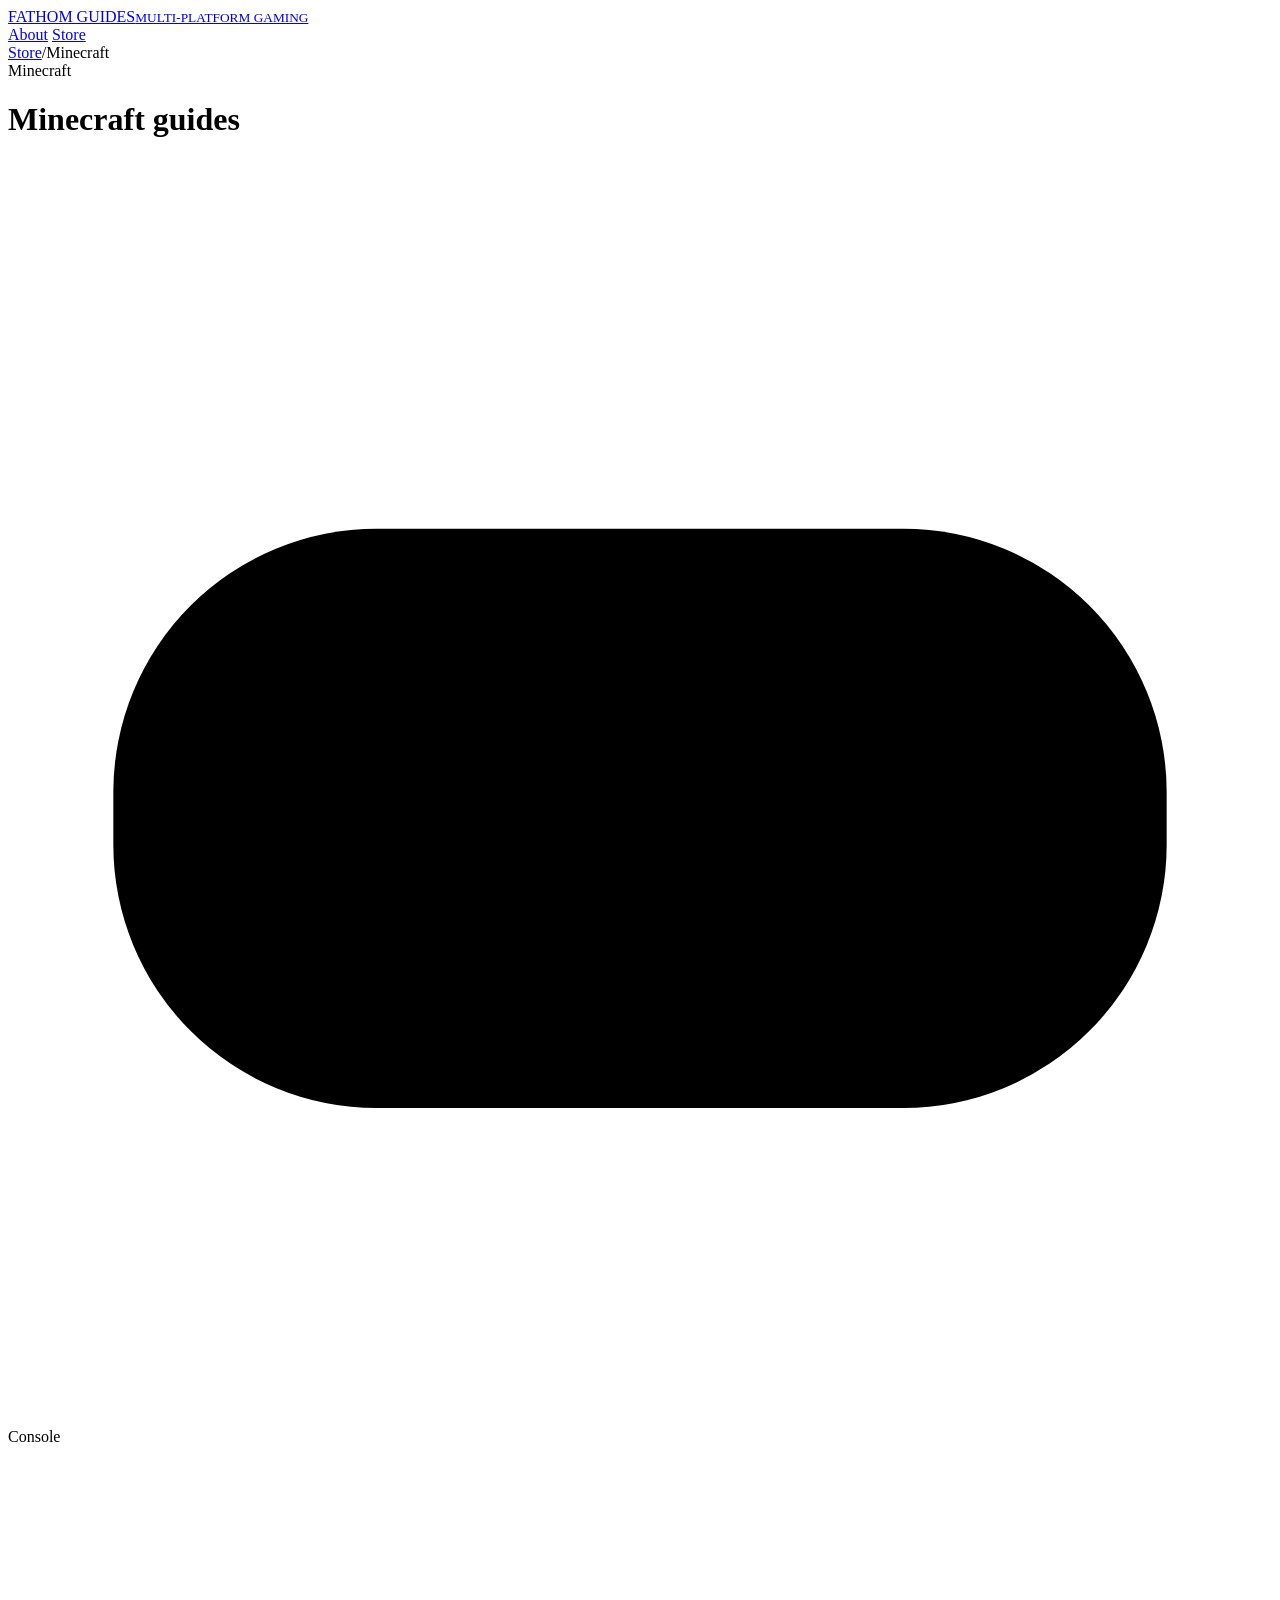
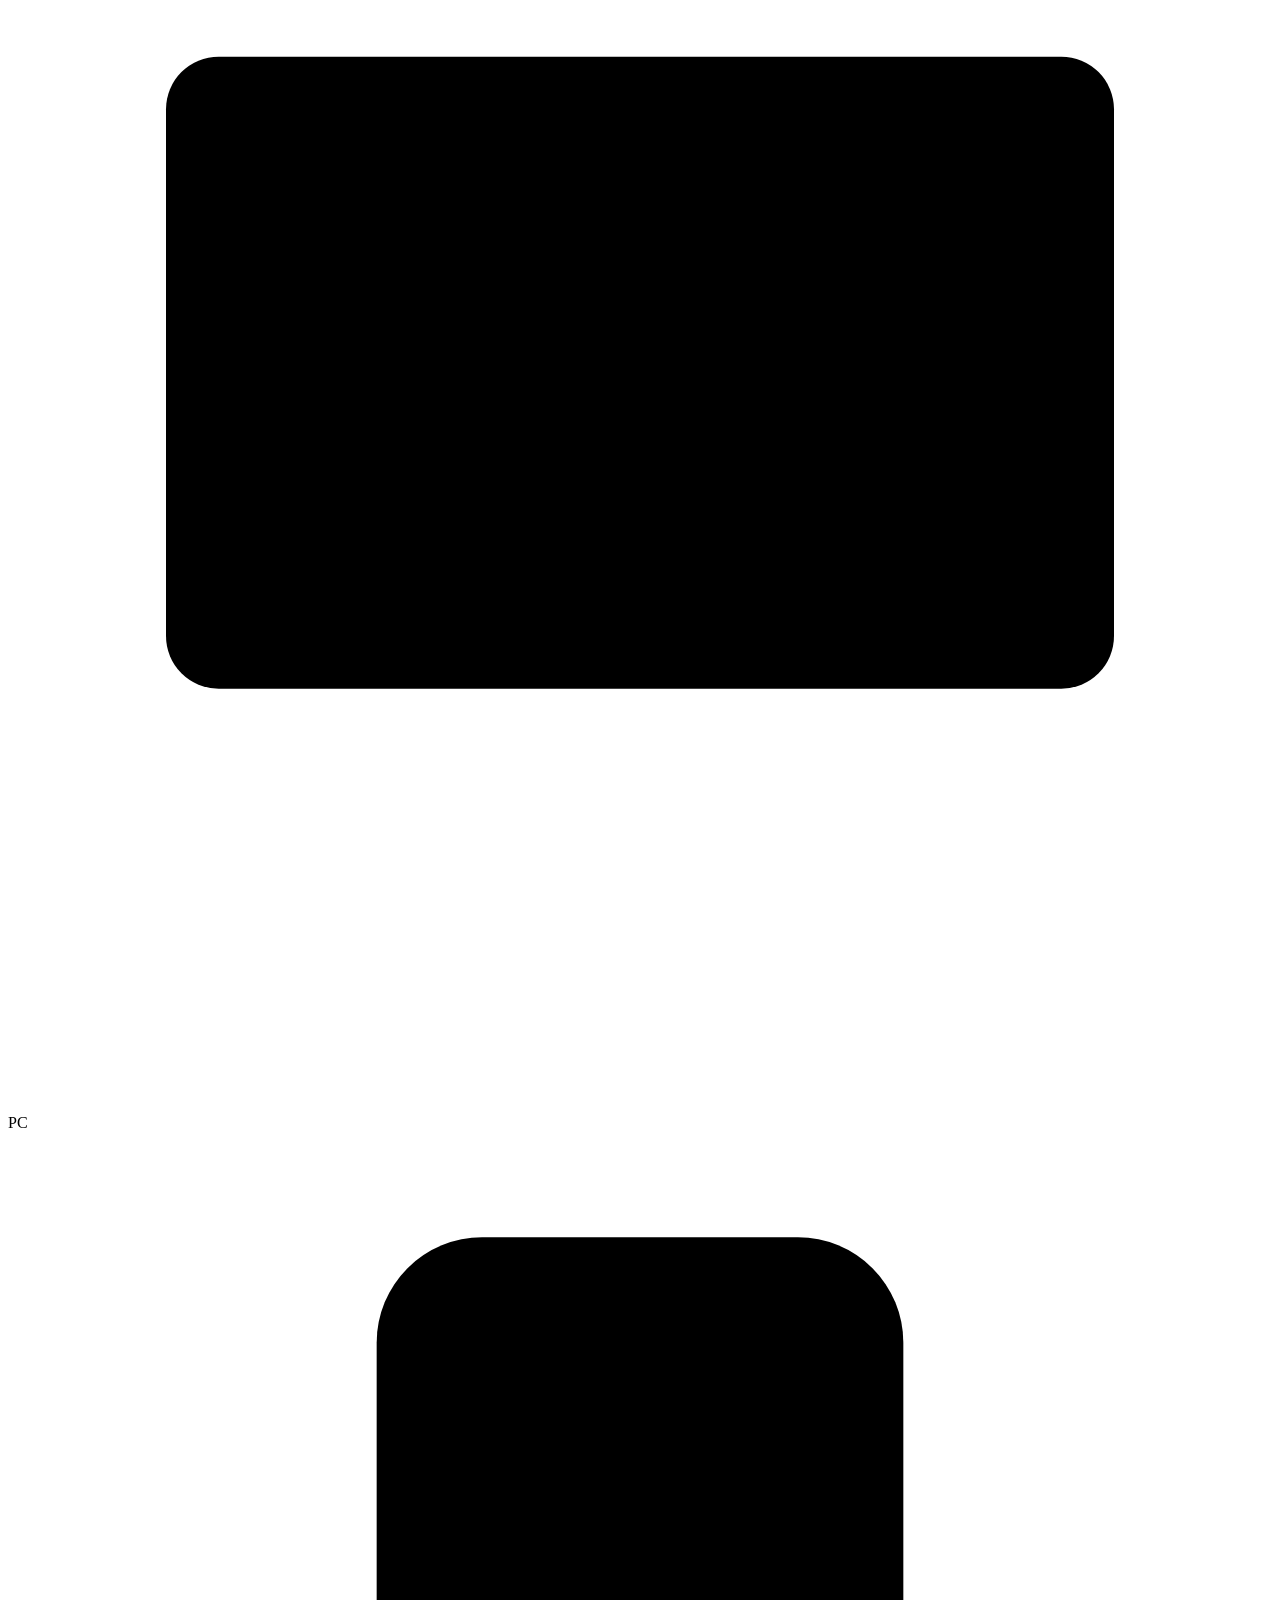
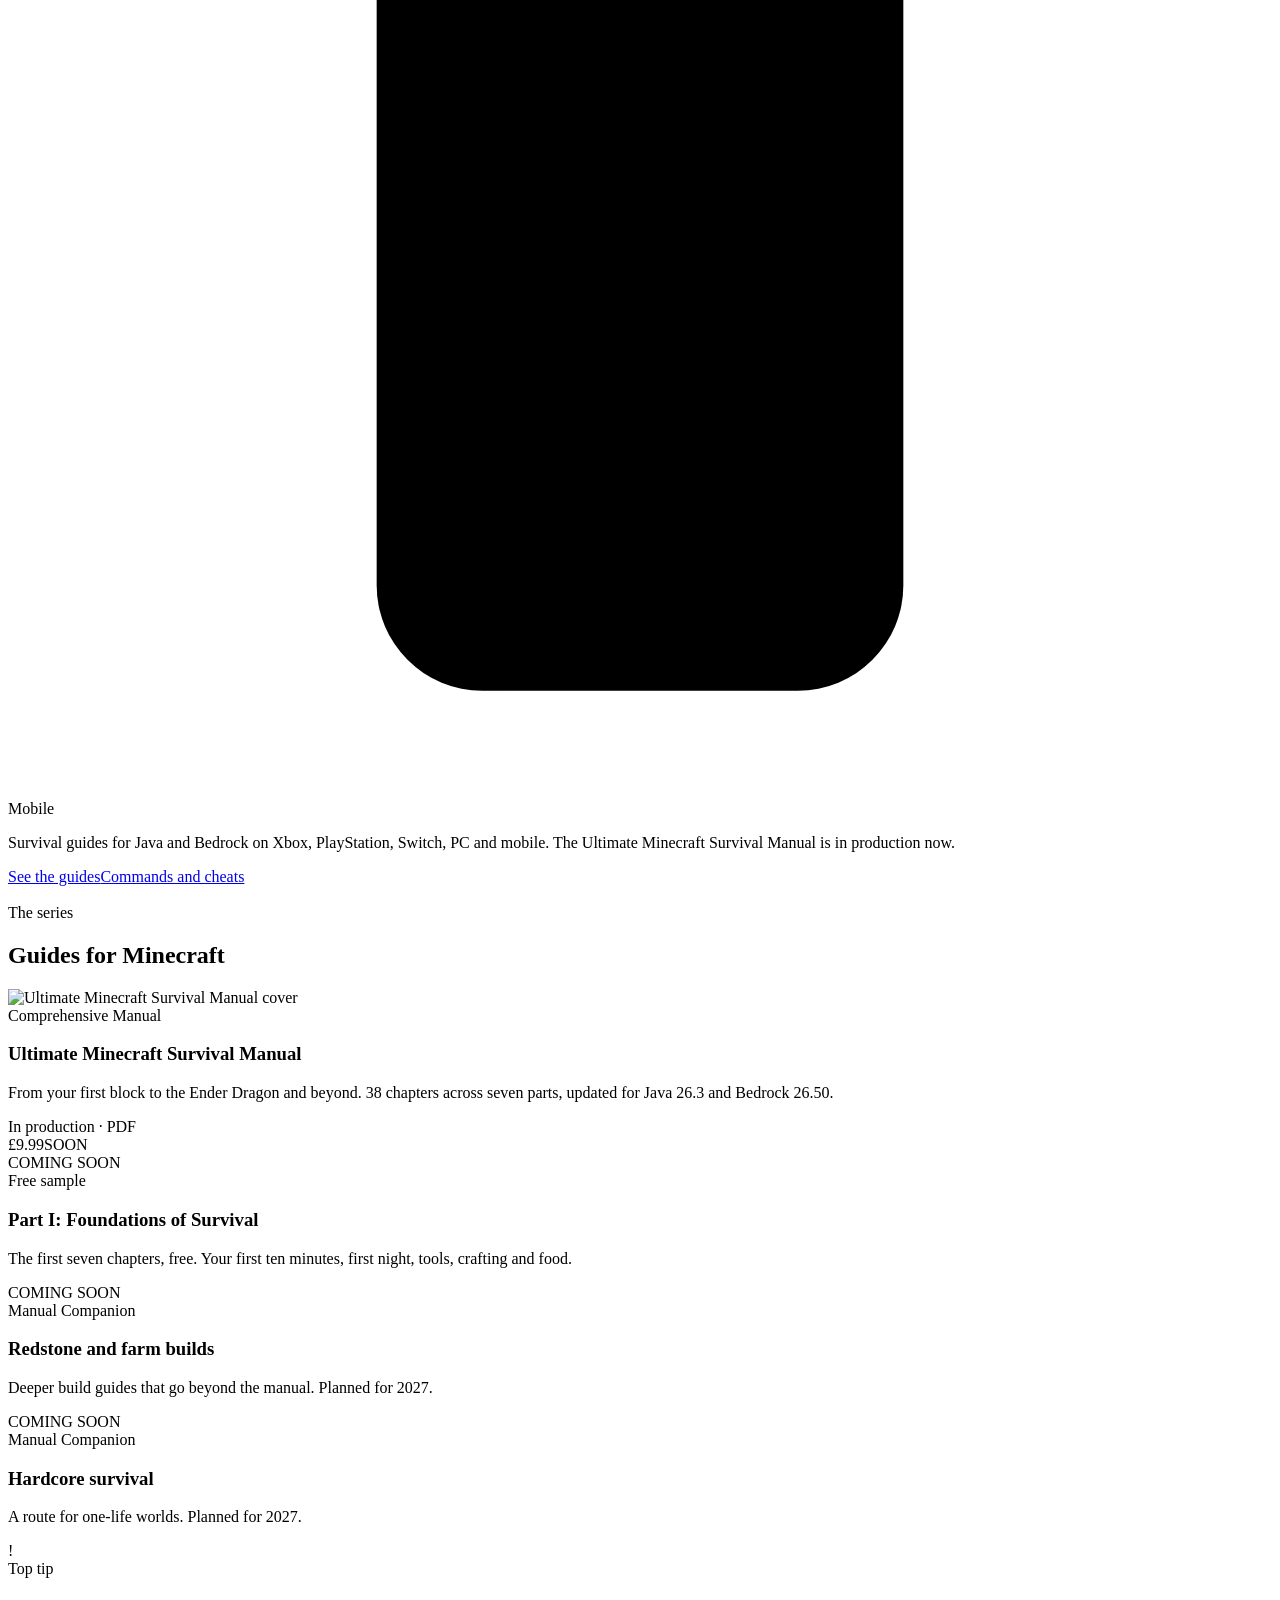
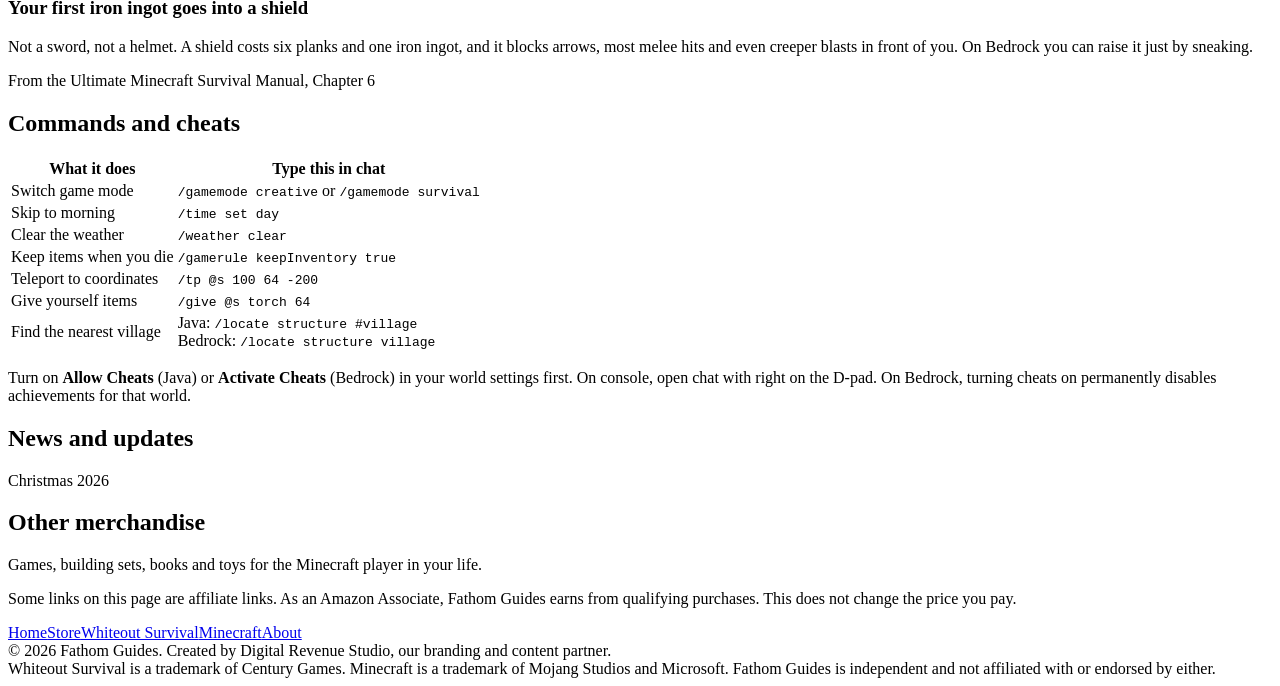
==== minecraft.html @ 98d3f960 "Website v3: home, store, about and game pages" ====
<!doctype html>
<html lang="en-GB"><head><meta charset="utf-8">
<meta name="viewport" content="width=device-width, initial-scale=1, viewport-fit=cover">
<title>Minecraft Guides | Fathom Guides</title><meta name="description" content="The Ultimate Minecraft Survival Manual, Minecraft commands and cheats, news and gift ideas.">
<meta property="og:title" content="Minecraft Guides | Fathom Guides"><meta property="og:description" content="The Ultimate Minecraft Survival Manual, Minecraft commands and cheats, news and gift ideas."><meta property="og:image" content="img/logo.webp">
<link rel="icon" type="image/png" href="img/favicon.png">
<link rel="preconnect" href="https://fonts.googleapis.com"><link rel="preconnect" href="https://fonts.gstatic.com" crossorigin>
<link rel="stylesheet" href="https://fonts.googleapis.com/css2?family=Montserrat:wght@600;700;800&family=Source+Sans+3:ital,wght@0,400;0,600;0,700;1,400&family=JetBrains+Mono:wght@500;700&display=swap">
<link rel="stylesheet" href="assets/style.css"></head>
<body>
<header class="top"><div class="wrap">
<a class="brand" href="index.html"><img src="img/compass.webp" alt=""><span>FATHOM GUIDES<small>MULTI-PLATFORM GAMING</small></span></a>
<nav aria-label="Main"><a class="navlink" href="about.html">About</a>
<a class="btn btn-gold" href="shop.html" aria-current="page">Store</a></nav></div></header>
<main>
<div class="page-hero"><div class="wrap">
<div><nav class="crumb" aria-label="Breadcrumb"><a href="shop.html">Store</a><span aria-hidden="true">/</span><span>Minecraft</span></nav><div class="eyebrow">Minecraft</div><h1>Minecraft guides</h1>
<div class="badges"><span class="badge"><svg viewBox="0 0 24 24"><rect x="2" y="7" width="20" height="11" rx="5"/><path d="M7 11v4M5 13h4"/><path d="M15 12h.01M18 14h.01"/></svg>Console</span><span class="badge"><svg viewBox="0 0 24 24"><rect x="3" y="4" width="18" height="12" rx="1"/><path d="M8 20h8M12 16v4"/></svg>PC</span><span class="badge"><svg viewBox="0 0 24 24"><rect x="7" y="2" width="10" height="20" rx="2"/><path d="M11 18h2"/></svg>Mobile</span></div>
<p>Survival guides for Java and Bedrock on Xbox, PlayStation, Switch, PC and mobile. The Ultimate Minecraft Survival Manual is in production now.</p>
<div class="cta"><a class="btn btn-gold" href="#guides">See the guides</a><a class="btn btn-line" href="#updates">Commands and cheats</a></div></div>
<div class="art"><img src="img/mc-manual.webp" alt=""></div>
</div></div>

<section id="guides"><div class="wrap">
<div class="section-head"><div class="eyebrow">The series</div><h2>Guides for Minecraft</h2></div>
<div class="grid">
<article class="prod"><img src="img/mc-manual.webp" alt="Ultimate Minecraft Survival Manual cover" loading="lazy">
<div class="body"><span class="kind">Comprehensive Manual</span><h3>Ultimate Minecraft Survival Manual</h3>
<p>From your first block to the Ender Dragon and beyond. 38 chapters across seven parts, updated for Java 26.3 and Bedrock 26.50.</p>
<span class="meta">In production · PDF</span>
<div class="row"><span class="price">£9.99</span><span class="status"><i></i>SOON</span></div></div></article>
<article class="prod soon"><div class="ph">COMING SOON</div>
<div class="body"><span class="kind">Free sample</span><h3>Part I: Foundations of Survival</h3><p>The first seven chapters, free. Your first ten minutes, first night, tools, crafting and food.</p></div></article>
<article class="prod soon"><div class="ph">COMING SOON</div>
<div class="body"><span class="kind">Manual Companion</span><h3>Redstone and farm builds</h3><p>Deeper build guides that go beyond the manual. Planned for 2027.</p></div></article>
<article class="prod soon"><div class="ph">COMING SOON</div>
<div class="body"><span class="kind">Manual Companion</span><h3>Hardcore survival</h3><p>A route for one-life worlds. Planned for 2027.</p></div></article>
</div></div></section>

<section class="tip-sec"><div class="wrap"><div class="tip"><div class="ico">!</div><div><div class="eyebrow">Top tip</div>
<h3>Your first iron ingot goes into a shield</h3><p>Not a sword, not a helmet. A shield costs six planks and one iron ingot, and it blocks arrows, most melee hits and even creeper blasts in front of you. On Bedrock you can raise it just by sneaking.</p><p class="src">From the Ultimate Minecraft Survival Manual, Chapter 6</p></div></div></div></section>

<section id="updates" class="alt"><div class="wrap updates">
<div><div class="panel-title"><h2>Commands and cheats</h2></div>
<div class="tablewrap"><table class="cmd"><thead><tr><th>What it does</th><th>Type this in chat</th></tr></thead><tbody><tr><td>Switch game mode</td><td><code>/gamemode creative</code> or <code>/gamemode survival</code></td></tr><tr><td>Skip to morning</td><td><code>/time set day</code></td></tr><tr><td>Clear the weather</td><td><code>/weather clear</code></td></tr><tr><td>Keep items when you die</td><td><code>/gamerule keepInventory true</code></td></tr><tr><td>Teleport to coordinates</td><td><code>/tp @s 100 64 -200</code></td></tr><tr><td>Give yourself items</td><td><code>/give @s torch 64</code></td></tr><tr><td>Find the nearest village</td><td>Java: <code>/locate structure #village</code><br>Bedrock: <code>/locate structure village</code></td></tr></tbody></table></div>
<p class="note">Turn on <strong>Allow Cheats</strong> (Java) or <strong>Activate Cheats</strong> (Bedrock) in your world settings first. On console, open chat with right on the D-pad. On Bedrock, turning cheats on permanently disables achievements for that world.</p></div>
<div><div class="panel-title"><h2>News and updates</h2></div><ul class="news" data-news="mcNews"></ul></div>
</div></section>

<section id="merch"><div class="wrap">
<div class="section-head"><div class="eyebrow">Christmas 2026</div><h2>Other merchandise</h2><p>Games, building sets, books and toys for the Minecraft player in your life.</p></div>
<div class="merch" data-merch="mcMerch"></div><p class="disclose">Some links on this page are affiliate links. As an Amazon Associate, Fathom Guides earns from qualifying purchases. This does not change the price you pay.</p></div></section>
</main><footer><div class="wrap">
<div class="links"><a href="index.html">Home</a><a href="shop.html">Store</a><a href="whiteout-survival.html">Whiteout Survival</a><a href="minecraft.html">Minecraft</a><a href="about.html">About</a></div>
<div>&copy; 2026 Fathom Guides. Created by Digital Revenue Studio, our branding and content partner.</div>
<div>Whiteout Survival is a trademark of Century Games. Minecraft is a trademark of Mojang Studios and Microsoft. Fathom Guides is independent and not affiliated with or endorsed by either.</div>
</div></footer>
<script src="data/updates.js"></script><script src="assets/site.js"></script>
</body></html>
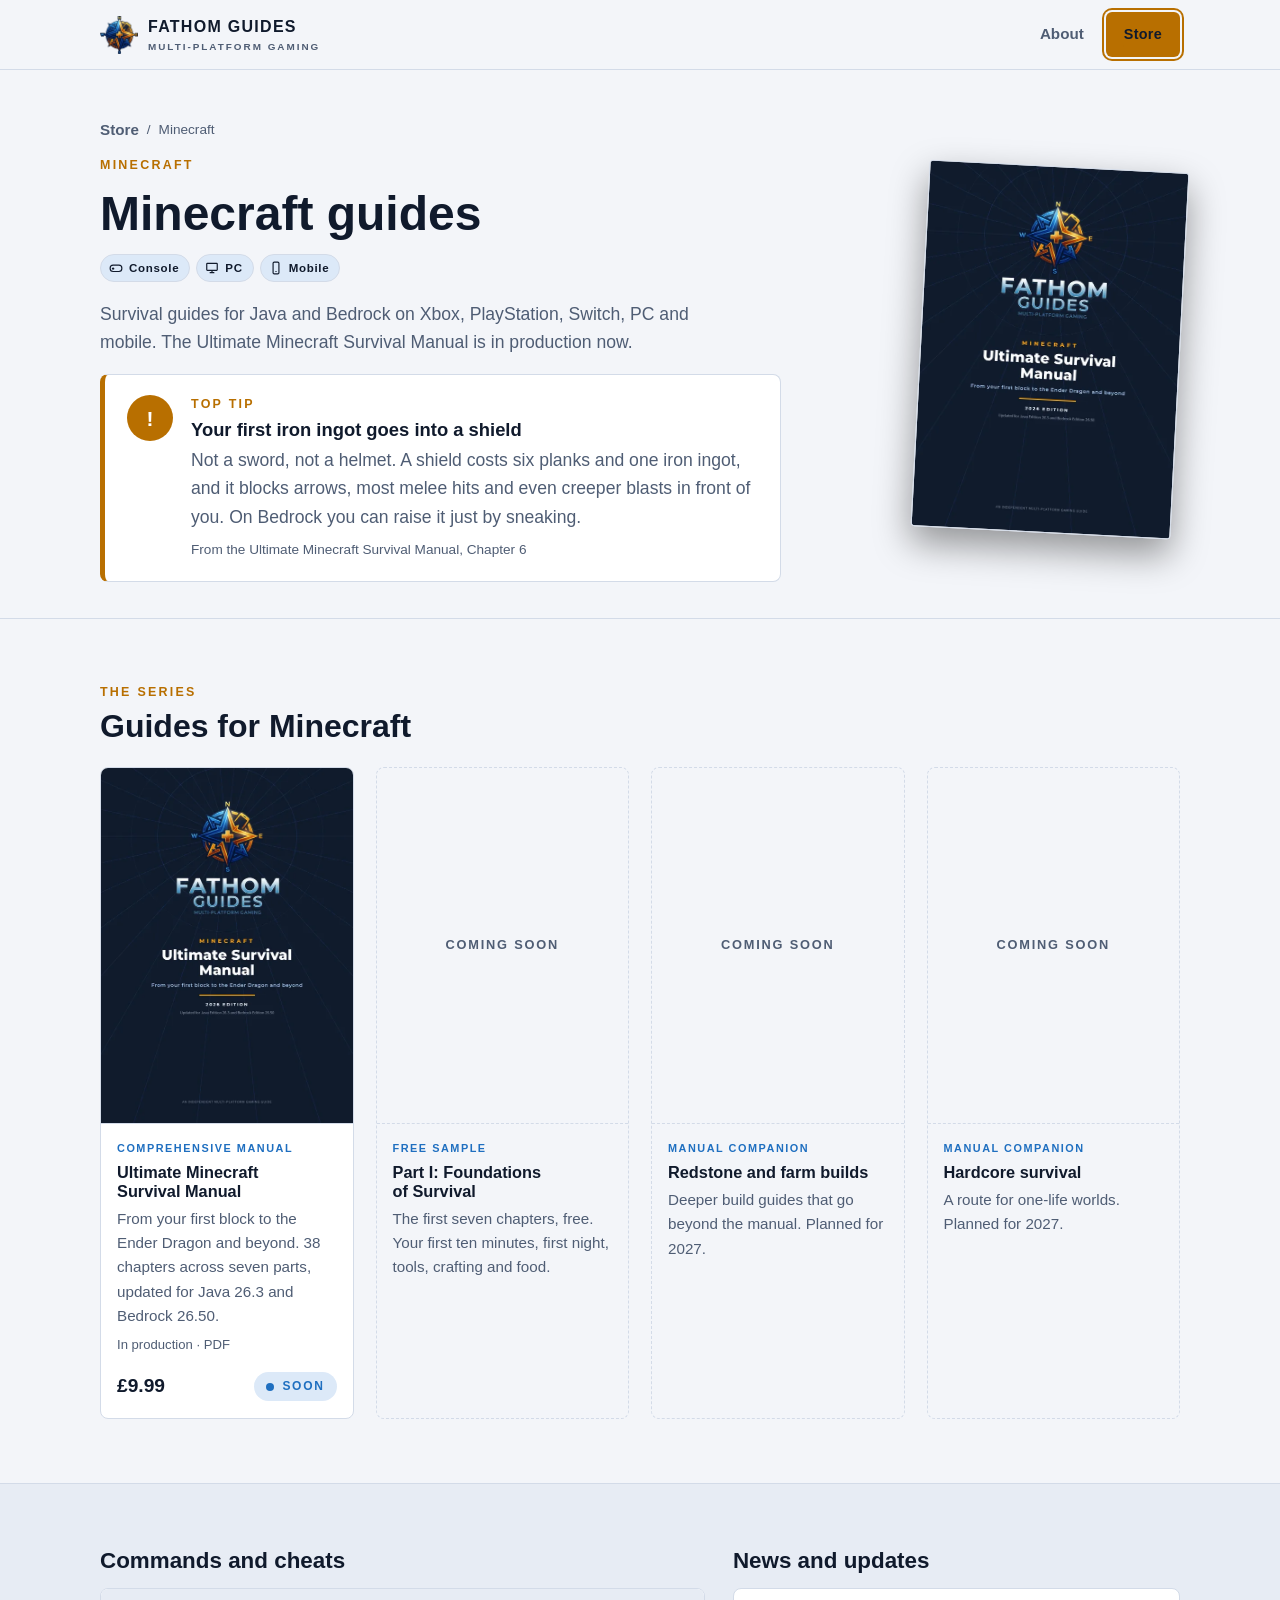
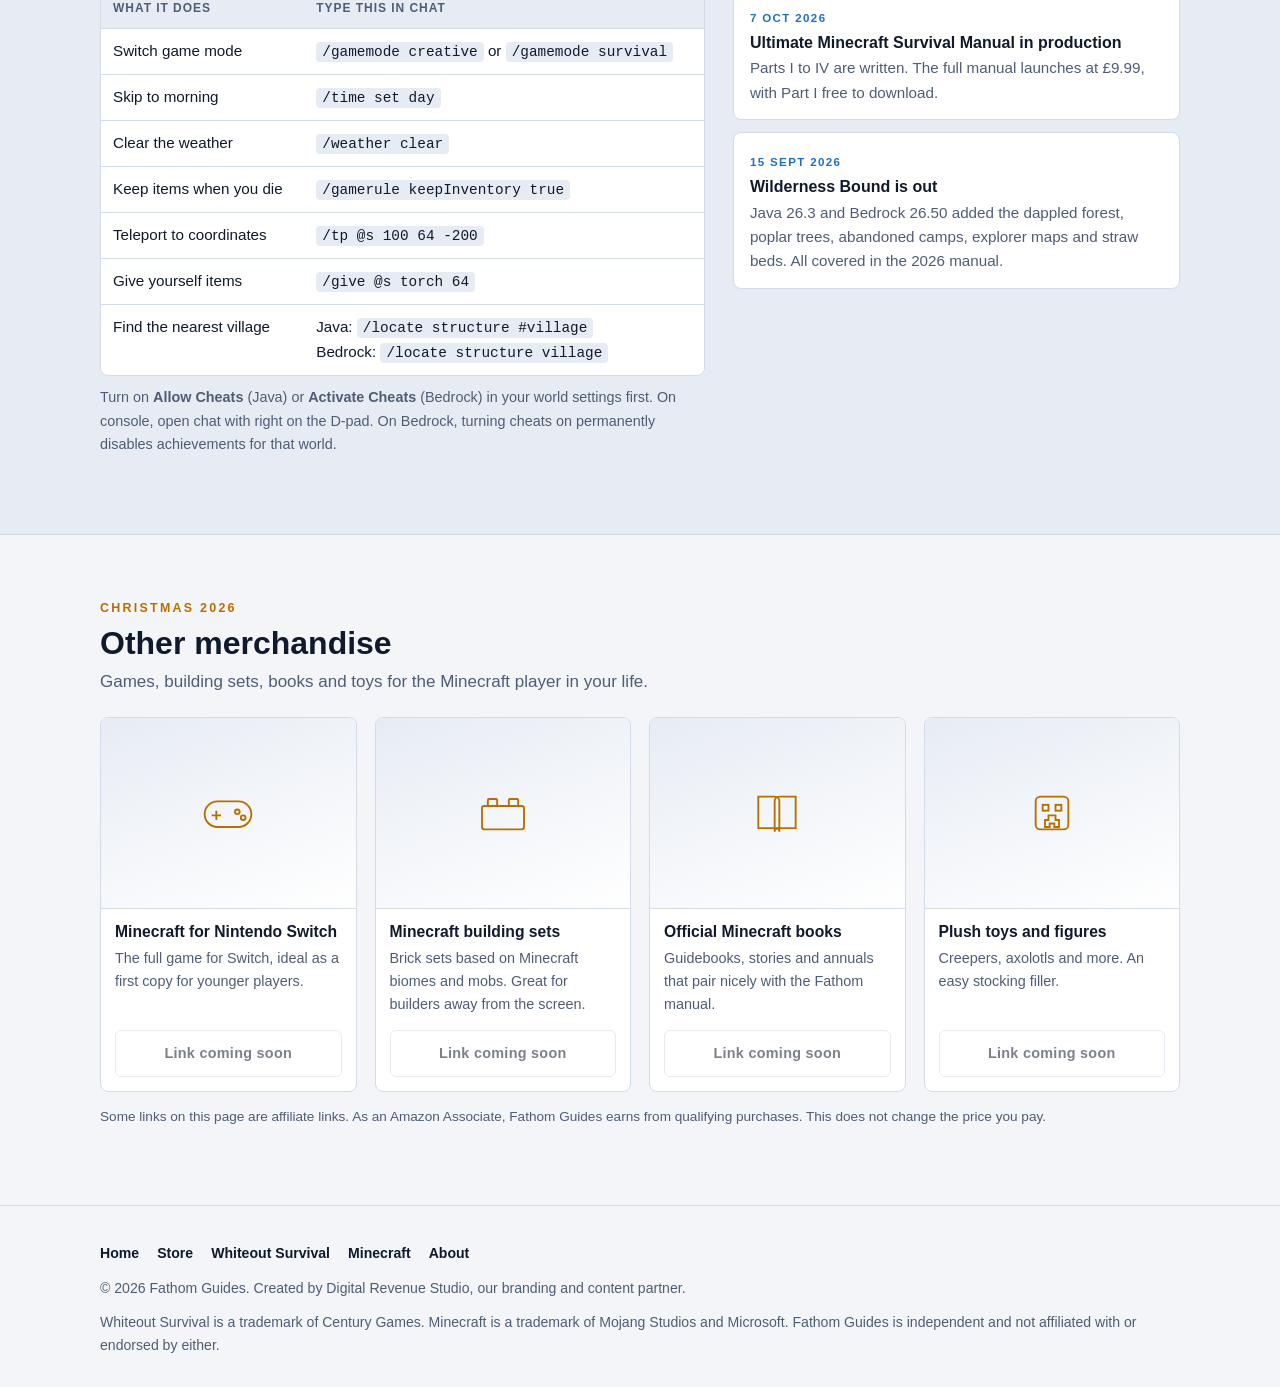
==== commit 28fe4db5: "Single store CTA on home, top tip in game page heroes" ====
--- a/minecraft.html
+++ b/minecraft.html
@@ -17,7 +17,8 @@
 <div><nav class="crumb" aria-label="Breadcrumb"><a href="shop.html">Store</a><span aria-hidden="true">/</span><span>Minecraft</span></nav><div class="eyebrow">Minecraft</div><h1>Minecraft guides</h1>
 <div class="badges"><span class="badge"><svg viewBox="0 0 24 24"><rect x="2" y="7" width="20" height="11" rx="5"/><path d="M7 11v4M5 13h4"/><path d="M15 12h.01M18 14h.01"/></svg>Console</span><span class="badge"><svg viewBox="0 0 24 24"><rect x="3" y="4" width="18" height="12" rx="1"/><path d="M8 20h8M12 16v4"/></svg>PC</span><span class="badge"><svg viewBox="0 0 24 24"><rect x="7" y="2" width="10" height="20" rx="2"/><path d="M11 18h2"/></svg>Mobile</span></div>
 <p>Survival guides for Java and Bedrock on Xbox, PlayStation, Switch, PC and mobile. The Ultimate Minecraft Survival Manual is in production now.</p>
-<div class="cta"><a class="btn btn-gold" href="#guides">See the guides</a><a class="btn btn-line" href="#updates">Commands and cheats</a></div></div>
+<div class="tip hero-tip"><div class="ico">!</div><div><div class="eyebrow">Top tip</div>
+<h3>Your first iron ingot goes into a shield</h3><p>Not a sword, not a helmet. A shield costs six planks and one iron ingot, and it blocks arrows, most melee hits and even creeper blasts in front of you. On Bedrock you can raise it just by sneaking.</p><p class="src">From the Ultimate Minecraft Survival Manual, Chapter 6</p></div></div></div>
 <div class="art"><img src="img/mc-manual.webp" alt=""></div>
 </div></div>
 
@@ -37,8 +38,6 @@
 <div class="body"><span class="kind">Manual Companion</span><h3>Hardcore survival</h3><p>A route for one-life worlds. Planned for 2027.</p></div></article>
 </div></div></section>
 
-<section class="tip-sec"><div class="wrap"><div class="tip"><div class="ico">!</div><div><div class="eyebrow">Top tip</div>
-<h3>Your first iron ingot goes into a shield</h3><p>Not a sword, not a helmet. A shield costs six planks and one iron ingot, and it blocks arrows, most melee hits and even creeper blasts in front of you. On Bedrock you can raise it just by sneaking.</p><p class="src">From the Ultimate Minecraft Survival Manual, Chapter 6</p></div></div></div></section>
 
 <section id="updates" class="alt"><div class="wrap updates">
 <div><div class="panel-title"><h2>Commands and cheats</h2></div>
--- a/assets/style.css
+++ b/assets/style.css
@@ -0,0 +1,259 @@
+
+/* Layout: dark navy storefront, centred 1120px column, hero with fanned covers, series grid, manual teaser, about strip */
+:root{
+  --bg:#0d1626; --bg-2:#131f35; --card:#18263f; --line:#26385a;
+  --fg:#eef2f8; --muted:#a3b2c9; --gold:#f0a21a; --blue:#4d9be6; --blue-soft:#1d3456;
+  --on-gold:#101a2c;
+  --font-display:"Montserrat","Segoe UI",Arial,sans-serif;
+  --font-body:"Source Sans 3","Segoe UI",Arial,sans-serif;
+  color-scheme:dark;
+}
+@media (prefers-color-scheme: light){:root:not([data-theme="dark"]){
+  --bg:#f3f5f9; --bg-2:#e7ecf4; --card:#ffffff; --line:#d3dbe8;
+  --fg:#101a2c; --muted:#4f5d74; --gold:#b86f00; --blue:#1f6fc0; --blue-soft:#dce9f8;
+  --on-gold:#ffffff; color-scheme:light}}
+:root[data-theme="light"]{
+  --bg:#f3f5f9; --bg-2:#e7ecf4; --card:#ffffff; --line:#d3dbe8;
+  --fg:#101a2c; --muted:#4f5d74; --gold:#b86f00; --blue:#1f6fc0; --blue-soft:#dce9f8;
+  --on-gold:#ffffff; color-scheme:light}
+*{box-sizing:border-box}
+html{scroll-behavior:smooth}
+@media (prefers-reduced-motion: reduce){html{scroll-behavior:auto}*{transition:none!important;animation:none!important}}
+body{margin:0;background:var(--bg);color:var(--fg);font-family:var(--font-body);font-size:1.0625rem;line-height:1.6}
+a{color:var(--blue)}
+a:focus-visible,button:focus-visible{outline:3px solid var(--gold);outline-offset:3px;border-radius:4px}
+img{max-width:100%;display:block}
+.wrap{max-width:1120px;margin:0 auto;padding-inline:20px}
+h1,h2,h3{font-family:var(--font-display);line-height:1.15;text-wrap:balance;margin:0}
+.eyebrow{font-family:var(--font-display);font-weight:700;font-size:.78rem;letter-spacing:.18em;text-transform:uppercase;color:var(--gold)}
+
+/* header */
+.top{position:sticky;top:env(safe-area-inset-top,0px);z-index:10;background:color-mix(in srgb,var(--bg) 88%,transparent);backdrop-filter:blur(8px);border-bottom:1px solid var(--line)}
+.top .wrap{display:flex;align-items:center;justify-content:space-between;gap:16px;padding-block:12px}
+.brand{display:flex;align-items:center;gap:10px;text-decoration:none;color:var(--fg)}
+.brand img{width:38px;height:38px}
+.brand span{font-family:var(--font-display);font-weight:800;letter-spacing:.08em;font-size:1rem}
+.brand small{display:block;font-weight:600;font-size:.62rem;letter-spacing:.2em;color:var(--muted)}
+nav{display:flex;align-items:center;gap:22px}
+nav a{color:var(--muted);text-decoration:none;font-weight:600;font-size:.95rem}
+nav a:hover{color:var(--fg)}
+.btn{display:inline-flex;align-items:center;justify-content:center;gap:8px;font-family:var(--font-display);font-weight:700;font-size:.9rem;letter-spacing:.02em;text-decoration:none;border-radius:6px;padding:11px 18px;transition:transform .15s ease,background .15s ease}
+.btn:hover{transform:translateY(-1px)}
+.btn-gold{background:var(--gold);color:var(--on-gold)}
+.btn-line{border:1.5px solid var(--line);color:var(--fg)}
+.btn-line:hover{border-color:var(--blue)}
+@media (max-width:760px){nav a.navlink{display:none}}
+
+/* hero */
+.hero{padding-block:64px 56px;position:relative;overflow:hidden}
+.hero .wrap{display:grid;grid-template-columns:1.05fr .95fr;gap:40px;align-items:center}
+.hero h1{font-size:clamp(2.2rem,5vw,3.6rem);font-weight:800;margin:14px 0 18px}
+.hero h1 em{font-style:normal;color:var(--gold)}
+.hero p.lead{color:var(--muted);font-size:1.15rem;max-width:34em;margin:0 0 26px}
+.cta{display:flex;flex-wrap:wrap;gap:12px}
+.facts{display:flex;flex-wrap:wrap;gap:8px 22px;margin-top:28px;color:var(--muted);font-size:.92rem}
+.facts b{color:var(--fg);font-family:var(--font-display)}
+.fan{position:relative;height:420px}
+.fan img{position:absolute;width:52%;border-radius:4px;box-shadow:0 18px 40px rgba(0,0,0,.45);border:1px solid var(--line)}
+.fan img:nth-child(1){left:2%;top:40px;transform:rotate(-9deg);z-index:4}
+.fan img:nth-child(2){left:16%;top:14px;transform:rotate(-3deg);z-index:3}
+.fan img:nth-child(3){left:31%;top:6px;transform:rotate(3deg);z-index:2}
+.fan img:nth-child(4){left:46%;top:24px;transform:rotate(9deg);z-index:1}
+.bearing{position:absolute;inset:auto -120px -260px auto;width:620px;opacity:.07;pointer-events:none}
+@media (max-width:860px){.hero .wrap{grid-template-columns:1fr}.fan{height:300px;max-width:420px}}
+
+/* sections */
+section{padding-block:64px}
+.alt{background:var(--bg-2);border-block:1px solid var(--line)}
+.head{display:flex;justify-content:space-between;align-items:end;gap:20px;flex-wrap:wrap;margin-bottom:28px}
+.head h2{font-size:clamp(1.7rem,3.4vw,2.4rem);font-weight:800;margin-top:8px}
+.head p{color:var(--muted);max-width:36em;margin:8px 0 0}
+
+/* principles */
+.principles{display:grid;grid-template-columns:repeat(3,1fr);gap:28px}
+.principles div{min-width:0}
+.principles h3{font-size:1.1rem;margin:10px 0 6px}
+.principles p{color:var(--muted);margin:0}
+.principles svg{width:34px;height:34px}
+@media (max-width:760px){.principles{grid-template-columns:1fr}}
+
+/* bundle */
+.bundle{display:grid;grid-template-columns:auto 1fr auto;gap:28px;align-items:center;background:var(--card);border:1px solid var(--gold);border-radius:10px;padding:22px 26px;margin-bottom:26px}
+.bundle .covers{display:flex}
+.bundle .covers img{width:64px;border-radius:3px;border:1px solid var(--line);box-shadow:0 6px 14px rgba(0,0,0,.35)}
+.bundle .covers img+img{margin-left:-26px}
+.bundle h3{font-size:1.35rem}
+.bundle p{margin:6px 0 0;color:var(--muted)}
+.price{font-family:var(--font-display);font-weight:800;font-size:1.6rem;font-variant-numeric:tabular-nums}
+.price s{font-size:.95rem;color:var(--muted);font-weight:600;margin-left:6px}
+.save{display:inline-block;background:var(--gold);color:var(--on-gold);font-family:var(--font-display);font-weight:700;font-size:.7rem;letter-spacing:.12em;border-radius:3px;padding:2px 7px;margin-bottom:6px}
+.bundle .buy{text-align:right;display:grid;gap:10px;justify-items:end}
+@media (max-width:760px){.bundle{grid-template-columns:1fr}.bundle .buy{justify-items:start;text-align:left}}
+
+/* products */
+.grid{display:grid;grid-template-columns:repeat(4,1fr);gap:22px}
+.prod{display:flex;flex-direction:column;background:var(--card);border:1px solid var(--line);border-radius:8px;overflow:hidden;min-width:0}
+.prod img{aspect-ratio:210/297;object-fit:cover;width:100%;border-bottom:1px solid var(--line)}
+.prod .body{display:flex;flex-direction:column;gap:6px;padding:16px;flex:1}
+.prod .kind{font-family:var(--font-display);font-weight:700;font-size:.68rem;letter-spacing:.14em;color:var(--blue);text-transform:uppercase}
+.prod h3{font-size:1.02rem}
+.prod p{color:var(--muted);font-size:.95rem;margin:0;flex:1}
+.prod .row{display:flex;justify-content:space-between;align-items:center;gap:10px;margin-top:10px}
+.prod .row .price{font-size:1.2rem}
+.prod .meta{font-size:.82rem;color:var(--muted)}
+@media (max-width:980px){.grid{grid-template-columns:repeat(2,1fr)}}
+@media (max-width:480px){.grid{grid-template-columns:1fr}}
+
+/* manual */
+.manual{display:grid;grid-template-columns:.8fr 1.2fr;gap:44px;align-items:center}
+.manual .pics{position:relative;min-height:380px}
+.manual .pics img{position:absolute;border-radius:4px;border:1px solid var(--line);box-shadow:0 16px 36px rgba(0,0,0,.4)}
+.manual .pics img:first-child{width:62%;left:0;top:0}
+.manual .pics img:last-child{width:56%;right:0;top:110px}
+.status{display:inline-flex;gap:8px;align-items:center;font-family:var(--font-display);font-weight:700;font-size:.75rem;letter-spacing:.14em;color:var(--blue);background:var(--blue-soft);border-radius:20px;padding:5px 12px}
+.status i{width:8px;height:8px;border-radius:50%;background:var(--blue)}
+.manual h2{font-size:clamp(1.7rem,3.4vw,2.4rem);font-weight:800;margin:14px 0 10px}
+.manual p{color:var(--muted);margin:0 0 16px}
+.parts{list-style:none;padding:0;margin:18px 0 22px;display:grid;grid-template-columns:1fr 1fr;gap:8px 20px}
+.parts li{display:flex;gap:10px;font-size:.95rem;border-bottom:1px solid var(--line);padding-bottom:7px}
+.parts b{font-family:var(--font-display);color:var(--gold);min-width:2.2em}
+@media (max-width:860px){.manual{grid-template-columns:1fr}.manual .pics{min-height:300px;max-width:420px}}
+@media (max-width:480px){.parts{grid-template-columns:1fr}}
+
+/* about */
+.about{display:grid;grid-template-columns:1fr 1fr;gap:40px}
+.about p{color:var(--muted);margin:0 0 14px}
+.partner{border:1px solid var(--line);border-radius:8px;padding:20px 22px;background:var(--card)}
+.partner .eyebrow{color:var(--blue)}
+.partner p{margin:8px 0 0}
+@media (max-width:760px){.about{grid-template-columns:1fr}}
+
+footer{padding-block:36px;border-top:1px solid var(--line);color:var(--muted);font-size:.88rem}
+footer .wrap{display:grid;gap:12px}
+footer .links{display:flex;gap:18px;flex-wrap:wrap}
+footer a{color:var(--fg);text-decoration:none;font-weight:600}
+
+/* ---------- multi-page additions ---------- */
+:root{--ice:#7fd0ff;--ok:#3fbf7f;--warn:#e0a020;--font-mono:"JetBrains Mono","Consolas",monospace}
+nav a[aria-current="page"]{color:var(--fg);text-decoration:underline;text-decoration-color:var(--gold);text-underline-offset:6px;text-decoration-thickness:2px}
+.page-hero{padding-block:48px 36px;border-bottom:1px solid var(--line);position:relative;overflow:hidden}
+.page-hero .wrap{display:grid;grid-template-columns:1.3fr .7fr;gap:32px;align-items:center}
+.page-hero h1{font-size:clamp(2rem,4.4vw,3rem);font-weight:800;margin:10px 0 12px}
+.page-hero p{color:var(--muted);font-size:1.1rem;max-width:36em;margin:0 0 18px}
+.page-hero .badges{margin-bottom:18px}
+@media (max-width:760px){.page-hero .wrap{grid-template-columns:1fr}.page-hero .art{display:none}}
+.page-hero .art img{max-width:260px;margin-left:auto;border-radius:4px;border:1px solid var(--line);box-shadow:0 16px 36px rgba(0,0,0,.4);transform:rotate(3deg)}
+
+/* platform badges */
+.badges{display:flex;flex-wrap:wrap;gap:6px}
+.badge{display:inline-flex;align-items:center;gap:6px;font-family:var(--font-display);font-weight:700;font-size:.72rem;letter-spacing:.06em;color:var(--fg);background:var(--blue-soft);border:1px solid var(--line);border-radius:20px;padding:4px 10px 4px 8px}
+.badge svg{width:14px;height:14px;fill:none;stroke:currentColor;stroke-width:2}
+
+/* game cards (landing) */
+.games{display:grid;grid-template-columns:repeat(3,1fr);gap:22px}
+.game{display:flex;flex-direction:column;background:var(--card);border:1px solid var(--line);border-radius:10px;overflow:hidden;text-decoration:none;color:var(--fg);min-width:0;transition:transform .15s ease,border-color .15s ease}
+a.game:hover{transform:translateY(-3px);border-color:var(--gold)}
+.game .shot{position:relative;aspect-ratio:16/10;background:var(--bg-2);display:flex;align-items:flex-end;justify-content:center;overflow:hidden;border-bottom:1px solid var(--line)}
+.game .shot img{width:46%;margin-bottom:-18%;border-radius:3px;box-shadow:0 10px 24px rgba(0,0,0,.45);transform:rotate(-4deg)}
+.game .shot img+img{margin-left:-20%;transform:rotate(5deg)}
+.game .body{padding:18px;display:flex;flex-direction:column;gap:10px;flex:1}
+.game h3{font-size:1.3rem}
+.game p{color:var(--muted);margin:0;flex:1;font-size:.98rem}
+.game .foot{display:flex;justify-content:space-between;align-items:center;gap:10px;font-family:var(--font-display);font-weight:700;font-size:.85rem}
+.game .foot .go{color:var(--gold)}
+.game.soon{border-style:dashed;background:transparent}
+.game.soon .shot{background:repeating-linear-gradient(135deg,var(--bg-2) 0 14px,var(--bg) 14px 28px);align-items:center}
+.game.soon .shot img{width:72px;margin:0;transform:none;box-shadow:none;opacity:.6}
+@media (max-width:900px){.games{grid-template-columns:1fr 1fr}}
+@media (max-width:560px){.games{grid-template-columns:1fr}}
+
+/* top tip */
+.tip{display:grid;grid-template-columns:auto 1fr;gap:18px;align-items:start;background:var(--card);border:1px solid var(--line);border-left:5px solid var(--gold);border-radius:8px;padding:20px 22px}
+.tip .ico{width:46px;height:46px;border-radius:50%;background:var(--gold);color:var(--on-gold);display:grid;place-items:center;font-family:var(--font-display);font-weight:800;font-size:1.3rem}
+.tip h3{font-size:1.15rem;margin:4px 0 6px}
+.tip p{margin:0;color:var(--muted)}
+.tip .src{margin-top:8px;font-size:.85rem}
+
+/* two-column update area */
+.updates{display:grid;grid-template-columns:1.15fr .85fr;gap:28px;align-items:start}
+.updates>div{min-width:0}
+@media (max-width:900px){.updates{grid-template-columns:1fr}}
+.panel-title{display:flex;align-items:center;justify-content:space-between;gap:10px;margin-bottom:14px}
+.panel-title h2{font-size:1.4rem;font-weight:800}
+.live{display:inline-flex;align-items:center;gap:7px;font-family:var(--font-display);font-weight:700;font-size:.7rem;letter-spacing:.14em;color:var(--ok)}
+.live i{width:8px;height:8px;border-radius:50%;background:var(--ok);box-shadow:0 0 0 0 var(--ok);animation:pulse 2s infinite}
+@keyframes pulse{0%{box-shadow:0 0 0 0 color-mix(in srgb,var(--ok) 60%,transparent)}70%{box-shadow:0 0 0 8px transparent}100%{box-shadow:0 0 0 0 transparent}}
+
+/* gift code carousel */
+.carousel{position:relative;border-radius:12px;overflow:hidden;border:1px solid var(--line);background:#0a1a2e}
+.track{display:flex;transition:transform .45s ease}
+.slide{flex:0 0 100%;min-width:0;position:relative;padding:28px 56px 40px;color:#eef6ff;background:
+  radial-gradient(120% 90% at 85% 0%,rgba(127,208,255,.35),transparent 60%),
+  radial-gradient(90% 80% at 0% 100%,rgba(240,162,26,.18),transparent 60%),
+  linear-gradient(160deg,#0f2a48,#0a1628 70%)}
+.slide:before{content:"";position:absolute;inset:0;background-image:radial-gradient(rgba(255,255,255,.55) 1px,transparent 1.5px);background-size:22px 22px;opacity:.12;pointer-events:none}
+.slide .k{font-family:var(--font-display);font-weight:700;font-size:.7rem;letter-spacing:.2em;color:#9fd8ff;display:flex;gap:10px;align-items:center}
+.slide .k .tag{background:rgba(255,255,255,.12);border-radius:3px;padding:2px 7px;color:#fff;letter-spacing:.1em}
+.slide .k .tag.sample{background:#e0a020;color:#101a2c}
+.slide .code{font-family:var(--font-mono);font-weight:700;font-size:clamp(1.7rem,5vw,2.6rem);letter-spacing:.08em;margin:12px 0 6px;word-break:break-all;color:#fff;text-shadow:0 2px 18px rgba(127,208,255,.45)}
+.slide .rew{color:#cfe6ff;margin:0 0 16px;font-size:1rem}
+.slide .row{display:flex;flex-wrap:wrap;gap:10px;align-items:center;justify-content:space-between}
+.slide .exp{font-size:.88rem;color:#9fb8d6}
+.copy{font-family:var(--font-display);font-weight:700;font-size:.85rem;border:0;border-radius:6px;padding:10px 16px;background:#f0a21a;color:#101a2c;cursor:pointer}
+.copy.done{background:#3fbf7f}
+.cnav{position:absolute;top:50%;transform:translateY(-50%);width:36px;height:36px;border-radius:50%;border:1px solid rgba(255,255,255,.25);background:rgba(10,22,40,.6);color:#fff;font-size:1.1rem;cursor:pointer;display:grid;place-items:center}
+.cnav.prev{left:8px}.cnav.next{right:8px}
+.dots{display:flex;gap:6px;justify-content:center;padding:12px;background:#0a1628}
+.dots button{width:8px;height:8px;border-radius:50%;border:0;background:rgba(255,255,255,.3);padding:0;cursor:pointer}
+.dots button[aria-current="true"]{background:#f0a21a;width:22px;border-radius:4px}
+.empty{padding:34px 24px;text-align:center;color:#9fb8d6}
+.redeem{margin-top:14px;font-size:.92rem;color:var(--muted)}
+.redeem ol{margin:6px 0 0;padding-left:20px}
+
+/* news */
+.news{list-style:none;margin:0;padding:0;display:grid;gap:12px}
+.news li{background:var(--card);border:1px solid var(--line);border-radius:8px;padding:14px 16px}
+.news time{font-family:var(--font-display);font-weight:700;font-size:.72rem;letter-spacing:.12em;color:var(--blue);text-transform:uppercase}
+.news h3{font-size:1rem;margin:4px 0 4px}
+.news p{margin:0;color:var(--muted);font-size:.95rem}
+
+/* commands table */
+.tablewrap{overflow-x:auto;border:1px solid var(--line);border-radius:8px}
+table.cmd{width:100%;border-collapse:collapse;font-size:.95rem;background:var(--card)}
+table.cmd th{background:var(--bg-2);text-align:left;font-family:var(--font-display);font-size:.75rem;letter-spacing:.08em;text-transform:uppercase;color:var(--muted);padding:10px 12px}
+table.cmd td{padding:10px 12px;border-top:1px solid var(--line);vertical-align:top}
+table.cmd code{font-family:var(--font-mono);font-size:.9rem;background:var(--bg-2);padding:2px 6px;border-radius:4px;white-space:nowrap}
+.note{font-size:.9rem;color:var(--muted);margin-top:10px}
+
+/* merch */
+.merch{display:grid;grid-template-columns:repeat(4,1fr);gap:18px}
+.item{display:flex;flex-direction:column;background:var(--card);border:1px solid var(--line);border-radius:8px;overflow:hidden;min-width:0}
+.item .pic{aspect-ratio:4/3;display:grid;place-items:center;background:linear-gradient(160deg,var(--bg-2),var(--card));border-bottom:1px solid var(--line)}
+.item .pic svg{width:56px;height:56px;fill:none;stroke:var(--gold);stroke-width:1.6}
+.item .body{padding:14px;display:flex;flex-direction:column;gap:6px;flex:1}
+.item h3{font-size:.98rem}
+.item p{margin:0;color:var(--muted);font-size:.9rem;flex:1}
+.item .btn{margin-top:8px}
+.btn[aria-disabled="true"]{opacity:.55;pointer-events:none}
+.disclose{font-size:.85rem;color:var(--muted);margin-top:14px}
+@media (max-width:980px){.merch{grid-template-columns:1fr 1fr}}
+@media (max-width:480px){.merch{grid-template-columns:1fr}}
+
+/* placeholder product card */
+.prod.soon{border-style:dashed;background:transparent}
+.prod.soon .ph{aspect-ratio:210/297;display:grid;place-items:center;border-bottom:1px dashed var(--line);color:var(--muted);font-family:var(--font-display);font-weight:700;font-size:.8rem;letter-spacing:.14em}
+.section-head{margin-bottom:22px}
+.section-head h2{font-size:clamp(1.5rem,3vw,2rem);font-weight:800;margin-top:6px}
+.section-head p{color:var(--muted);margin:6px 0 0;max-width:40em}
+
+/* ---------- v3: home, store, about, shared game template ---------- */
+.hero.home{min-height:calc(100vh - 160px);display:flex;align-items:center}
+.hero.home>.wrap{width:100%}
+.h-page{font-size:clamp(1.9rem,4vw,2.8rem);font-weight:800;margin:8px 0 12px;line-height:1.1}
+.about-page{padding-block:72px}
+.crumb{display:flex;gap:8px;align-items:center;font-size:.85rem;color:var(--muted);margin-bottom:14px}
+.crumb a{color:var(--muted);text-decoration:none;font-weight:600}
+.crumb a:hover{color:var(--gold)}
+.tip-sec{padding-block:0 56px}
+nav .btn[aria-current="page"]{box-shadow:0 0 0 2px var(--bg),0 0 0 4px var(--gold)}
+.about-page .about{align-items:start}
